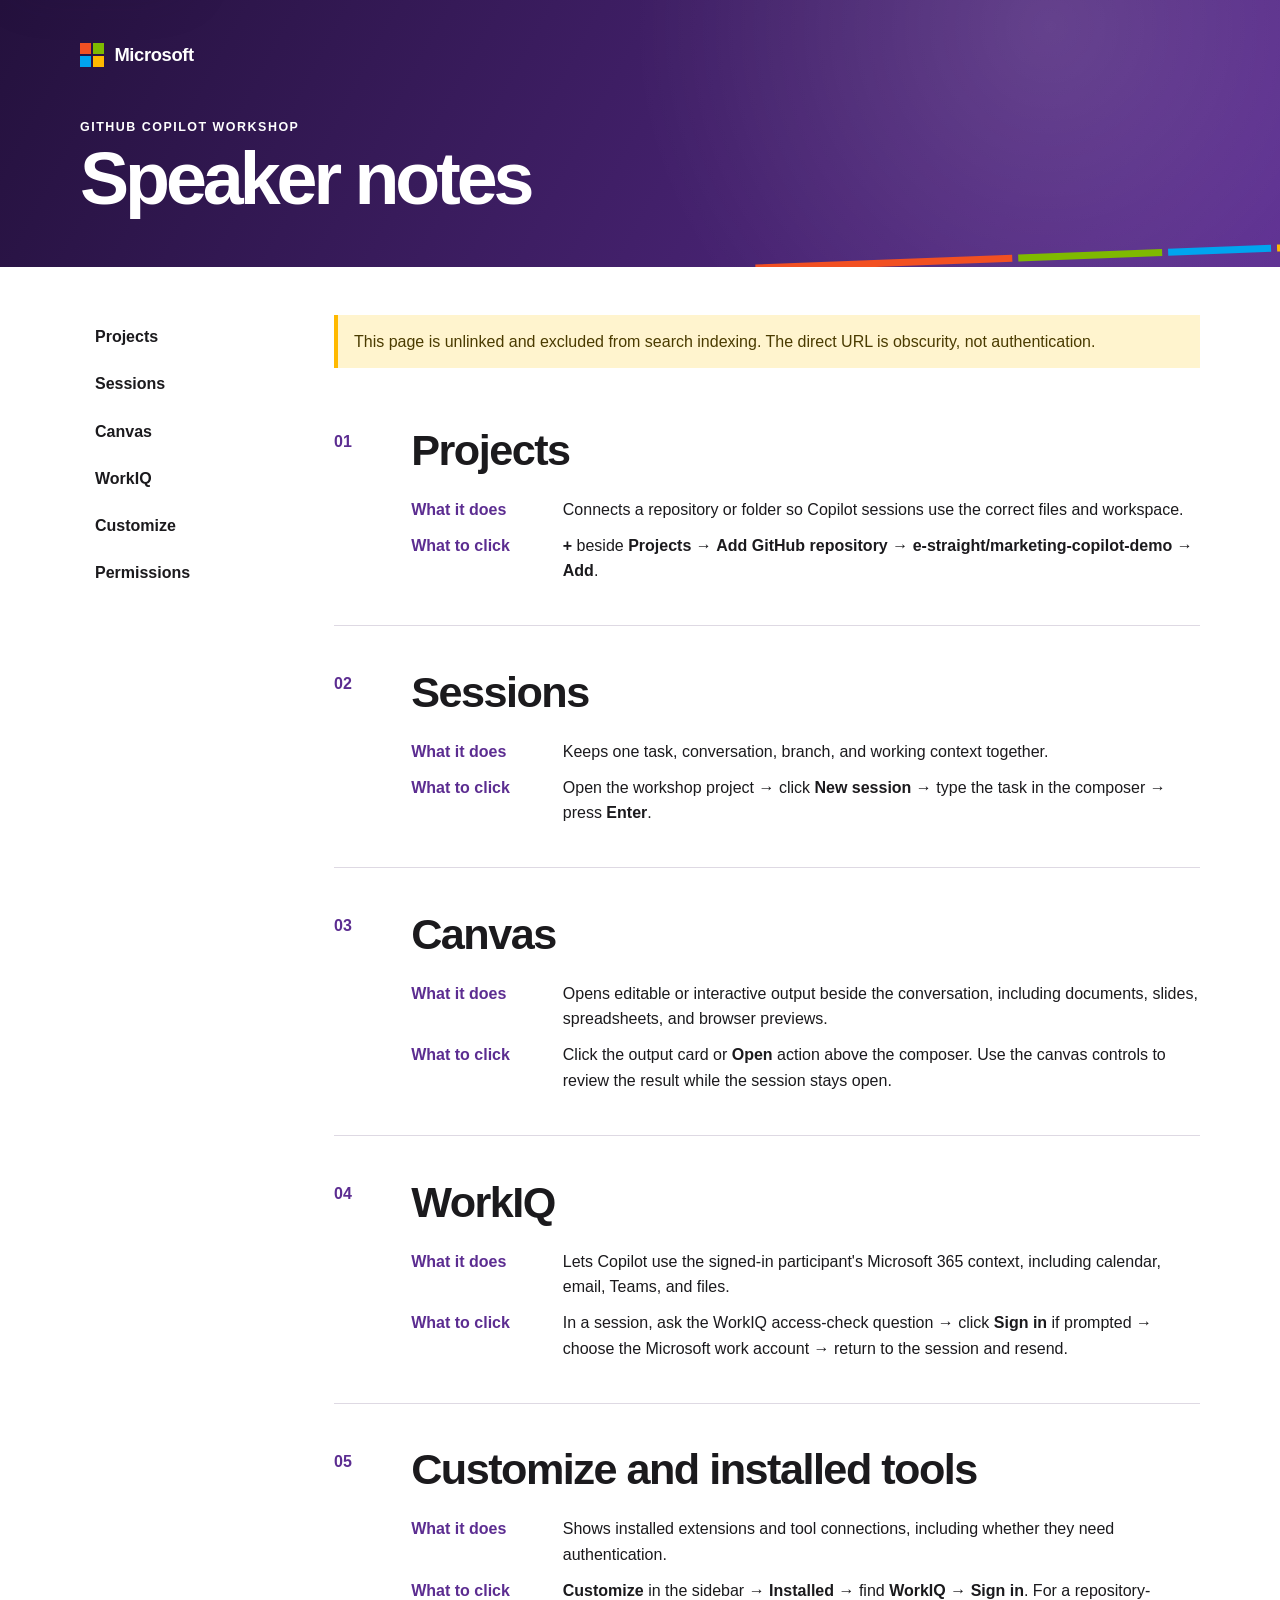
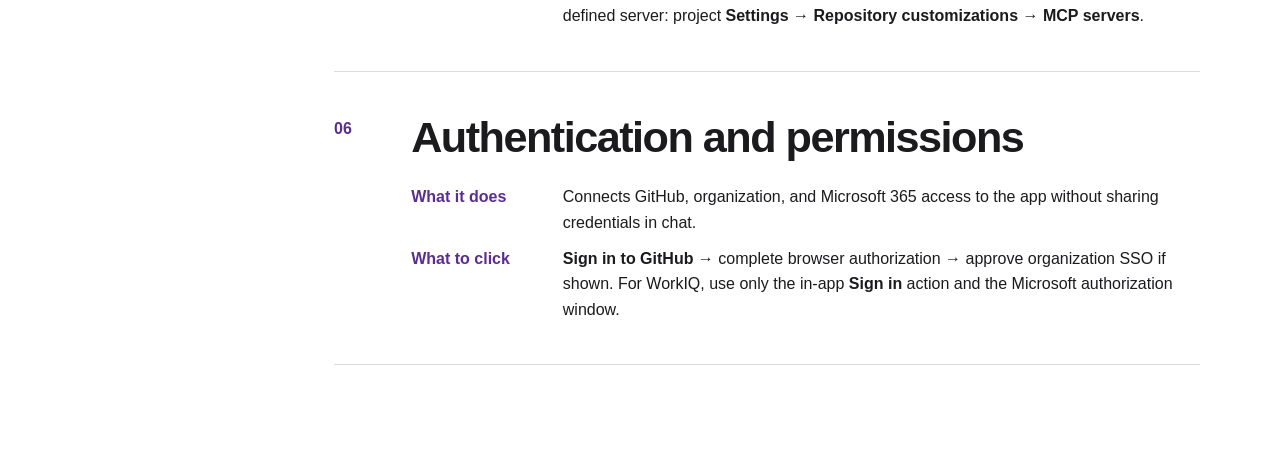
==== docs/speaker-notes/index.html @ 6bf655a3 "Create workshop setup Pages site Co-authored-by: Copilot App <223556219+Copilot@users.noreply.github" ====
<!DOCTYPE html>
<html lang="en">
  <head>
    <meta charset="utf-8">
    <meta name="viewport" content="width=device-width, initial-scale=1">
    <meta name="robots" content="noindex, nofollow">
    <meta name="description" content="Direct-URL presenter notes for the GitHub Copilot workshop.">
    <title>Speaker notes | GitHub Copilot workshop</title>
    <link rel="icon" href="../assets/images/favicon.svg" type="image/svg+xml">
    <link rel="stylesheet" href="../assets/styles.css">
  </head>
  <body class="speaker-page">
    <a class="skip-link" href="#speaker-content">Skip to feature notes</a>

    <header class="site-header compact-header">
      <div class="header-inner">
        <div class="brand-lockup" role="img" aria-label="Microsoft">
          <span class="microsoft-mark" aria-hidden="true">
            <span></span><span></span><span></span><span></span>
          </span>
          <span class="microsoft-wordmark">Microsoft</span>
        </div>
        <p class="workshop-label">GitHub Copilot workshop</p>
        <h1>Speaker notes</h1>
      </div>
      <div class="color-ribbon" aria-hidden="true">
        <span></span><span></span><span></span><span></span>
      </div>
    </header>

    <div class="speaker-shell">
      <nav class="feature-nav" aria-label="Feature notes">
        <a href="#projects">Projects</a>
        <a href="#sessions">Sessions</a>
        <a href="#canvas">Canvas</a>
        <a href="#workiq">WorkIQ</a>
        <a href="#customize">Customize</a>
        <a href="#permissions">Permissions</a>
      </nav>

      <main id="speaker-content" class="feature-notes">
        <aside class="notice" aria-label="Access notice">
          This page is unlinked and excluded from search indexing. The direct URL is obscurity, not authentication.
        </aside>

        <section class="feature-detail" id="projects">
          <p class="feature-index">01</p>
          <div>
            <h2>Projects</h2>
            <dl>
              <dt>What it does</dt>
              <dd>Connects a repository or folder so Copilot sessions use the correct files and workspace.</dd>
              <dt>What to click</dt>
              <dd><strong>+</strong> beside <strong>Projects</strong> → <strong>Add GitHub repository</strong> → <strong>e-straight/marketing-copilot-demo</strong> → <strong>Add</strong>.</dd>
            </dl>
          </div>
        </section>

        <section class="feature-detail" id="sessions">
          <p class="feature-index">02</p>
          <div>
            <h2>Sessions</h2>
            <dl>
              <dt>What it does</dt>
              <dd>Keeps one task, conversation, branch, and working context together.</dd>
              <dt>What to click</dt>
              <dd>Open the workshop project → click <strong>New session</strong> → type the task in the composer → press <strong>Enter</strong>.</dd>
            </dl>
          </div>
        </section>

        <section class="feature-detail" id="canvas">
          <p class="feature-index">03</p>
          <div>
            <h2>Canvas</h2>
            <dl>
              <dt>What it does</dt>
              <dd>Opens editable or interactive output beside the conversation, including documents, slides, spreadsheets, and browser previews.</dd>
              <dt>What to click</dt>
              <dd>Click the output card or <strong>Open</strong> action above the composer. Use the canvas controls to review the result while the session stays open.</dd>
            </dl>
          </div>
        </section>

        <section class="feature-detail" id="workiq">
          <p class="feature-index">04</p>
          <div>
            <h2>WorkIQ</h2>
            <dl>
              <dt>What it does</dt>
              <dd>Lets Copilot use the signed-in participant's Microsoft 365 context, including calendar, email, Teams, and files.</dd>
              <dt>What to click</dt>
              <dd>In a session, ask the WorkIQ access-check question → click <strong>Sign in</strong> if prompted → choose the Microsoft work account → return to the session and resend.</dd>
            </dl>
          </div>
        </section>

        <section class="feature-detail" id="customize">
          <p class="feature-index">05</p>
          <div>
            <h2>Customize and installed tools</h2>
            <dl>
              <dt>What it does</dt>
              <dd>Shows installed extensions and tool connections, including whether they need authentication.</dd>
              <dt>What to click</dt>
              <dd><strong>Customize</strong> in the sidebar → <strong>Installed</strong> → find <strong>WorkIQ</strong> → <strong>Sign in</strong>. For a repository-defined server: project <strong>Settings</strong> → <strong>Repository customizations</strong> → <strong>MCP servers</strong>.</dd>
            </dl>
          </div>
        </section>

        <section class="feature-detail" id="permissions">
          <p class="feature-index">06</p>
          <div>
            <h2>Authentication and permissions</h2>
            <dl>
              <dt>What it does</dt>
              <dd>Connects GitHub, organization, and Microsoft 365 access to the app without sharing credentials in chat.</dd>
              <dt>What to click</dt>
              <dd><strong>Sign in to GitHub</strong> → complete browser authorization → approve organization SSO if shown. For WorkIQ, use only the in-app <strong>Sign in</strong> action and the Microsoft authorization window.</dd>
            </dl>
          </div>
        </section>
      </main>
    </div>
  </body>
</html>
---- docs/assets/styles.css ----
:root {
  color-scheme: light;
  --purple-950: #24113d;
  --purple-800: #432063;
  --purple-700: #5c2d91;
  --purple-100: #f0e8f7;
  --ink: #1b1a1d;
  --muted: #5f5b64;
  --line: #ded9e3;
  --surface: #ffffff;
  --surface-subtle: #f7f5f8;
  --blue: #0067b8;
  --focus: #ffb900;
  --focus-ring: #24113d;
  --radius: 18px;
  --shadow: 0 18px 55px rgb(36 17 61 / 10%);
  font-family: "Segoe UI", "Helvetica Neue", Arial, sans-serif;
}

* {
  box-sizing: border-box;
}

html {
  scroll-behavior: smooth;
}

body {
  margin: 0;
  color: var(--ink);
  background: var(--surface);
  font-size: 1rem;
  line-height: 1.6;
}

a {
  color: var(--blue);
}

a:hover {
  text-decoration-thickness: 2px;
}

:focus-visible {
  outline: 3px solid #fff;
  outline-offset: 2px;
  box-shadow: 0 0 0 6px var(--focus-ring);
}

.skip-link {
  position: fixed;
  z-index: 20;
  top: 0.75rem;
  left: 0.75rem;
  padding: 0.65rem 0.9rem;
  color: var(--ink);
  background: var(--surface);
  border-radius: 6px;
  box-shadow: var(--shadow);
  transform: translateY(-180%);
}

.skip-link:focus {
  transform: translateY(0);
}

.site-header {
  position: relative;
  overflow: hidden;
  color: #fff;
  background:
    radial-gradient(circle at 82% 10%, rgb(255 255 255 / 13%), transparent 26rem),
    linear-gradient(118deg, var(--purple-950), var(--purple-700));
}

.header-inner {
  width: min(1120px, calc(100% - 2rem));
  margin: 0 auto;
  padding: 2.25rem 0 4.5rem;
}

.brand-lockup {
  display: inline-flex;
  align-items: center;
  gap: 0.65rem;
  min-height: 28px;
}

.microsoft-mark {
  display: grid;
  grid-template-columns: repeat(2, 11px);
  grid-template-rows: repeat(2, 11px);
  gap: 2px;
}

.microsoft-mark span:nth-child(1),
.color-ribbon span:nth-child(1) {
  background: #f25022;
}

.microsoft-mark span:nth-child(2),
.color-ribbon span:nth-child(2) {
  background: #7fba00;
}

.microsoft-mark span:nth-child(3),
.color-ribbon span:nth-child(3) {
  background: #00a4ef;
}

.microsoft-mark span:nth-child(4),
.color-ribbon span:nth-child(4) {
  background: #ffb900;
}

.microsoft-wordmark {
  font-size: 1.15rem;
  font-weight: 600;
  letter-spacing: -0.02em;
}

.workshop-label,
.section-kicker {
  margin: 3rem 0 0.35rem;
  font-size: 0.78rem;
  font-weight: 700;
  letter-spacing: 0.12em;
  text-transform: uppercase;
}

.site-header h1 {
  max-width: 760px;
  margin: 0;
  font-size: clamp(2.6rem, 8vw, 5.6rem);
  line-height: 0.98;
  letter-spacing: -0.055em;
}

.compact-header .header-inner {
  padding-bottom: 3.25rem;
}

.compact-header h1 {
  font-size: clamp(2.35rem, 6vw, 4.6rem);
}

.color-ribbon {
  position: absolute;
  right: -5vw;
  bottom: 1.15rem;
  display: grid;
  width: min(46vw, 600px);
  height: 7px;
  grid-template-columns: 2.5fr 1.4fr 1fr 0.65fr;
  gap: 6px;
  transform: rotate(-2.2deg);
  transform-origin: right center;
}

main {
  width: min(1120px, calc(100% - 2rem));
  margin: 0 auto;
}

.setup-flow {
  margin: 0;
  padding: 1rem 0 0;
  list-style: none;
}

.setup-step {
  display: grid;
  grid-template-columns: 78px minmax(0, 1fr);
  gap: 1.5rem;
  padding: 4.5rem 0;
  border-bottom: 1px solid var(--line);
  scroll-margin-top: 1.5rem;
}

.step-number {
  display: grid;
  width: 68px;
  height: 68px;
  place-items: center;
  color: #fff;
  background: var(--purple-700);
  border-radius: 50%;
  font-size: 1.65rem;
  font-weight: 700;
}

.step-content {
  min-width: 0;
}

.step-content > h2,
.readiness h2,
.feature-detail h2 {
  margin: 0;
  font-size: clamp(1.8rem, 4vw, 2.7rem);
  line-height: 1.12;
  letter-spacing: -0.035em;
}

.step-content > p {
  max-width: 710px;
  margin: 0.8rem 0 0;
  color: var(--muted);
  font-size: 1.1rem;
}

.action-row {
  margin: 1.45rem 0 0;
}

.button {
  display: inline-flex;
  min-height: 48px;
  align-items: center;
  justify-content: center;
  padding: 0.7rem 1.15rem;
  color: #fff;
  background: var(--purple-700);
  border: 2px solid var(--purple-700);
  border-radius: 8px;
  font-weight: 700;
  text-decoration: none;
}

.button:hover {
  color: var(--purple-950);
  background: var(--purple-100);
}

.screen-callout {
  position: relative;
  min-height: 250px;
  margin-top: 2rem;
  padding: 4rem clamp(1.25rem, 5vw, 4rem) 2rem;
  overflow: hidden;
  background:
    linear-gradient(135deg, rgb(255 255 255 / 96%), rgb(247 245 248 / 92%)),
    repeating-linear-gradient(90deg, transparent 0 28px, rgb(92 45 145 / 5%) 28px 29px);
  border: 1px solid var(--line);
  border-radius: var(--radius);
  box-shadow: var(--shadow);
}

.screen-callout::before {
  position: absolute;
  top: 0;
  right: 0;
  left: 0;
  height: 42px;
  background:
    radial-gradient(circle at 23px 21px, #f25022 0 5px, transparent 6px),
    radial-gradient(circle at 43px 21px, #ffb900 0 5px, transparent 6px),
    radial-gradient(circle at 63px 21px, #7fba00 0 5px, transparent 6px),
    #eeeaf1;
  content: "";
}

.screen-title {
  margin: 0 0 1rem;
  color: var(--purple-700);
  font-size: 0.78rem;
  font-weight: 800;
  letter-spacing: 0.12em;
  text-transform: uppercase;
}

.click-path {
  display: grid;
  max-width: 760px;
  gap: 0.65rem;
  margin: 0;
  padding-left: 1.35rem;
  font-size: clamp(1.05rem, 2vw, 1.25rem);
}

.prompt-block {
  margin-top: 1.65rem;
  padding: 1.25rem 1.4rem;
  color: var(--purple-950);
  background: var(--purple-100);
  border-left: 5px solid var(--purple-700);
  border-radius: 0 10px 10px 0;
  font-size: 1.1rem;
  font-weight: 650;
}

.prompt-block p {
  margin: 0;
}

.readiness {
  display: grid;
  grid-template-columns: minmax(0, 0.9fr) minmax(320px, 1.1fr);
  gap: clamp(2rem, 6vw, 5rem);
  margin: 5rem 0;
  padding: clamp(2rem, 6vw, 4rem);
  color: #fff;
  background: var(--purple-950);
  border-radius: var(--radius);
}

.readiness .section-kicker {
  margin: 0 0 0.4rem;
  color: #d8c2ec;
}

.ready-list {
  display: grid;
  gap: 0.8rem;
  margin: 0;
  padding: 0;
  list-style: none;
}

.ready-list li {
  position: relative;
  padding-left: 2.1rem;
  font-size: 1.05rem;
}

.ready-list li::before {
  position: absolute;
  top: 0.35rem;
  left: 0;
  display: grid;
  width: 1.35rem;
  height: 1.35rem;
  place-items: center;
  color: var(--purple-950);
  background: var(--focus);
  border-radius: 50%;
  content: "✓";
  font-size: 0.85rem;
  font-weight: 900;
}

footer {
  padding: 1.5rem 1rem;
  color: var(--muted);
  border-top: 1px solid var(--line);
  text-align: center;
}

.speaker-shell {
  display: grid;
  width: min(1120px, calc(100% - 2rem));
  grid-template-columns: 190px minmax(0, 1fr);
  gap: clamp(2rem, 5vw, 4rem);
  margin: 0 auto;
  padding: 3rem 0 6rem;
}

.feature-nav {
  position: sticky;
  top: 1.5rem;
  display: grid;
  align-self: start;
  gap: 0.25rem;
}

.feature-nav a {
  padding: 0.55rem 0.75rem;
  color: var(--ink);
  border-left: 3px solid transparent;
  font-weight: 650;
  text-decoration: none;
}

.feature-nav a:hover,
.feature-nav a:focus-visible {
  color: var(--purple-700);
  background: var(--purple-100);
  border-left-color: var(--purple-700);
}

.feature-notes {
  width: auto;
  margin: 0;
}

.notice {
  margin-bottom: 1rem;
  padding: 0.85rem 1rem;
  color: #4a3b00;
  background: #fff4ce;
  border-left: 4px solid var(--focus);
}

.feature-detail {
  display: grid;
  grid-template-columns: 58px minmax(0, 1fr);
  gap: 1.2rem;
  padding: 2.6rem 0;
  border-bottom: 1px solid var(--line);
  scroll-margin-top: 1.5rem;
}

.feature-index {
  margin: 0.2rem 0 0;
  color: var(--purple-700);
  font-weight: 800;
}

.feature-detail dl {
  display: grid;
  grid-template-columns: 130px minmax(0, 1fr);
  gap: 0.65rem 1.35rem;
  margin: 1.4rem 0 0;
}

.feature-detail dt {
  color: var(--purple-700);
  font-weight: 800;
}

.feature-detail dd {
  margin: 0;
}

@media (max-width: 760px) {
  .header-inner {
    padding-bottom: 3.5rem;
  }

  .color-ribbon {
    width: 70vw;
  }

  .setup-step {
    grid-template-columns: 1fr;
    gap: 1rem;
    padding: 3rem 0;
  }

  .step-number {
    width: 52px;
    height: 52px;
    font-size: 1.25rem;
  }

  .screen-callout {
    min-height: 0;
    padding-top: 3.5rem;
  }

  .readiness {
    grid-template-columns: 1fr;
  }

  .speaker-shell {
    grid-template-columns: 1fr;
    padding-top: 1.5rem;
  }

  .feature-nav {
    position: static;
    grid-template-columns: repeat(2, minmax(0, 1fr));
  }

  .feature-detail {
    grid-template-columns: 42px minmax(0, 1fr);
  }

  .feature-detail dl {
    grid-template-columns: 1fr;
    gap: 0.2rem;
  }

  .feature-detail dd + dt {
    margin-top: 0.8rem;
  }
}

@media (prefers-reduced-motion: reduce) {
  html {
    scroll-behavior: auto;
  }
}

@media print {
  .site-header {
    color: #000;
    background: #fff;
    border-bottom: 2px solid #000;
  }

  .feature-nav,
  .skip-link,
  .color-ribbon {
    display: none;
  }

  .speaker-shell {
    display: block;
    width: 100%;
  }

  .feature-detail {
    break-inside: avoid;
  }
}
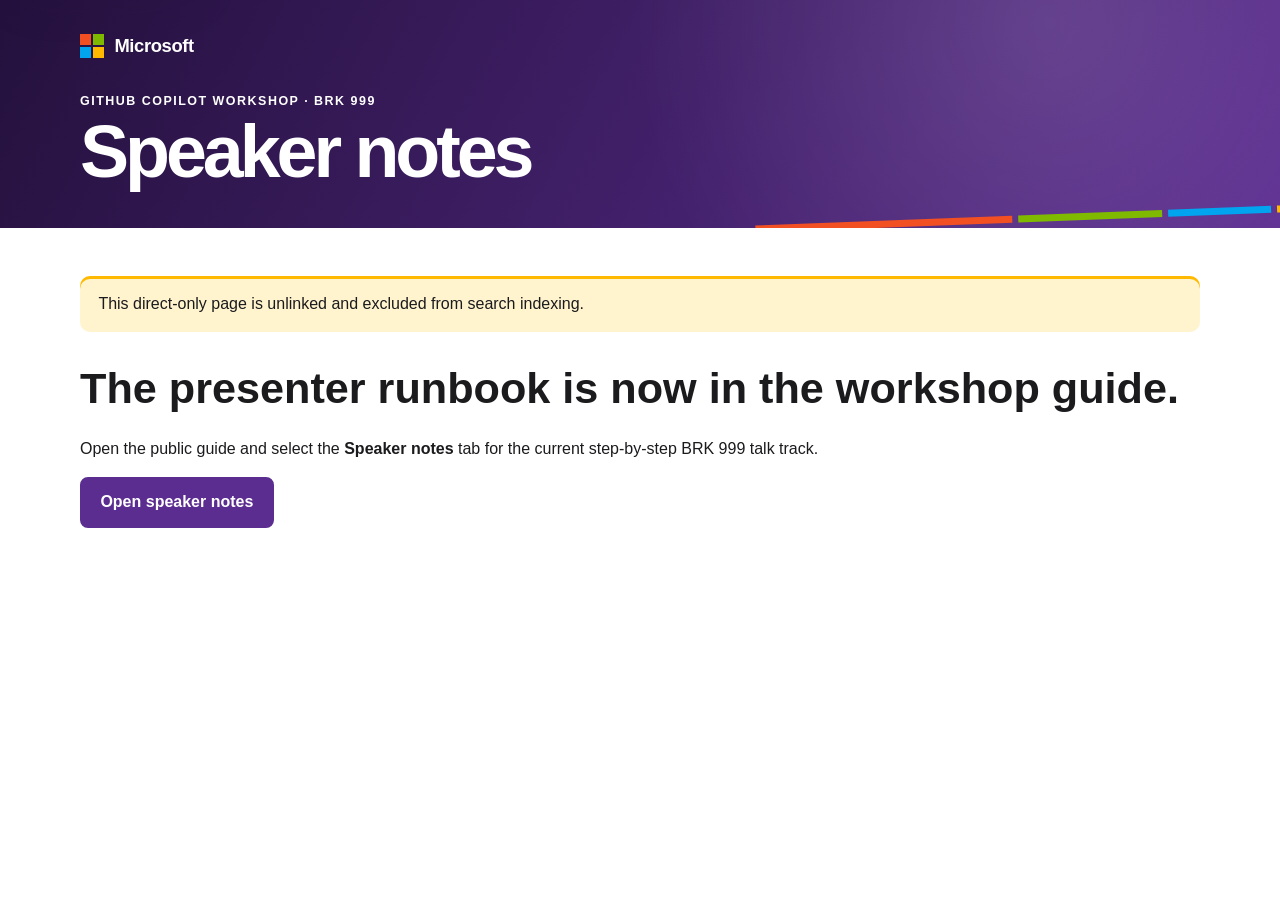
==== commit beececd1: "Expand BRK 999 workshop guide Co-authored-by: Copilot App <223556219+Copilot@users.noreply.github.co" ====
--- a/docs/speaker-notes/index.html
+++ b/docs/speaker-notes/index.html
@@ -4,14 +4,13 @@
     <meta charset="utf-8">
     <meta name="viewport" content="width=device-width, initial-scale=1">
     <meta name="robots" content="noindex, nofollow">
-    <meta name="description" content="Direct-URL presenter notes for the GitHub Copilot workshop.">
-    <title>Speaker notes | GitHub Copilot workshop</title>
+    <meta name="description" content="Direct URL for the BRK 999 presenter runbook.">
+    <title>Speaker notes | BRK 999</title>
     <link rel="icon" href="../assets/images/favicon.svg" type="image/svg+xml">
     <link rel="stylesheet" href="../assets/styles.css">
   </head>
   <body class="speaker-page">
-    <a class="skip-link" href="#speaker-content">Skip to feature notes</a>
-
+    <a class="skip-link" href="#speaker-content">Skip to speaker notes</a>
     <header class="site-header compact-header">
       <div class="header-inner">
         <div class="brand-lockup" role="img" aria-label="Microsoft">
@@ -20,107 +19,18 @@
           </span>
           <span class="microsoft-wordmark">Microsoft</span>
         </div>
-        <p class="workshop-label">GitHub Copilot workshop</p>
+        <p class="workshop-label">GitHub Copilot workshop · BRK 999</p>
         <h1>Speaker notes</h1>
       </div>
       <div class="color-ribbon" aria-hidden="true">
         <span></span><span></span><span></span><span></span>
       </div>
     </header>
-
-    <div class="speaker-shell">
-      <nav class="feature-nav" aria-label="Feature notes">
-        <a href="#projects">Projects</a>
-        <a href="#sessions">Sessions</a>
-        <a href="#canvas">Canvas</a>
-        <a href="#workiq">WorkIQ</a>
-        <a href="#customize">Customize</a>
-        <a href="#permissions">Permissions</a>
-      </nav>
-
-      <main id="speaker-content" class="feature-notes">
-        <aside class="notice" aria-label="Access notice">
-          This page is unlinked and excluded from search indexing. The direct URL is obscurity, not authentication.
-        </aside>
-
-        <section class="feature-detail" id="projects">
-          <p class="feature-index">01</p>
-          <div>
-            <h2>Projects</h2>
-            <dl>
-              <dt>What it does</dt>
-              <dd>Connects a repository or folder so Copilot sessions use the correct files and workspace.</dd>
-              <dt>What to click</dt>
-              <dd><strong>+</strong> beside <strong>Projects</strong> → <strong>Add GitHub repository</strong> → <strong>e-straight/marketing-copilot-demo</strong> → <strong>Add</strong>.</dd>
-            </dl>
-          </div>
-        </section>
-
-        <section class="feature-detail" id="sessions">
-          <p class="feature-index">02</p>
-          <div>
-            <h2>Sessions</h2>
-            <dl>
-              <dt>What it does</dt>
-              <dd>Keeps one task, conversation, branch, and working context together.</dd>
-              <dt>What to click</dt>
-              <dd>Open the workshop project → click <strong>New session</strong> → type the task in the composer → press <strong>Enter</strong>.</dd>
-            </dl>
-          </div>
-        </section>
-
-        <section class="feature-detail" id="canvas">
-          <p class="feature-index">03</p>
-          <div>
-            <h2>Canvas</h2>
-            <dl>
-              <dt>What it does</dt>
-              <dd>Opens editable or interactive output beside the conversation, including documents, slides, spreadsheets, and browser previews.</dd>
-              <dt>What to click</dt>
-              <dd>Click the output card or <strong>Open</strong> action above the composer. Use the canvas controls to review the result while the session stays open.</dd>
-            </dl>
-          </div>
-        </section>
-
-        <section class="feature-detail" id="workiq">
-          <p class="feature-index">04</p>
-          <div>
-            <h2>WorkIQ</h2>
-            <dl>
-              <dt>What it does</dt>
-              <dd>Lets Copilot use the signed-in participant's Microsoft 365 context, including calendar, email, Teams, and files.</dd>
-              <dt>What to click</dt>
-              <dd>In a session, ask the WorkIQ access-check question → click <strong>Sign in</strong> if prompted → choose the Microsoft work account → return to the session and resend.</dd>
-            </dl>
-          </div>
-        </section>
-
-        <section class="feature-detail" id="customize">
-          <p class="feature-index">05</p>
-          <div>
-            <h2>Customize and installed tools</h2>
-            <dl>
-              <dt>What it does</dt>
-              <dd>Shows installed extensions and tool connections, including whether they need authentication.</dd>
-              <dt>What to click</dt>
-              <dd><strong>Customize</strong> in the sidebar → <strong>Installed</strong> → find <strong>WorkIQ</strong> → <strong>Sign in</strong>. For a repository-defined server: project <strong>Settings</strong> → <strong>Repository customizations</strong> → <strong>MCP servers</strong>.</dd>
-            </dl>
-          </div>
-        </section>
-
-        <section class="feature-detail" id="permissions">
-          <p class="feature-index">06</p>
-          <div>
-            <h2>Authentication and permissions</h2>
-            <dl>
-              <dt>What it does</dt>
-              <dd>Connects GitHub, organization, and Microsoft 365 access to the app without sharing credentials in chat.</dd>
-              <dt>What to click</dt>
-              <dd><strong>Sign in to GitHub</strong> → complete browser authorization → approve organization SSO if shown. For WorkIQ, use only the in-app <strong>Sign in</strong> action and the Microsoft authorization window.</dd>
-            </dl>
-          </div>
-        </section>
-      </main>
-    </div>
+    <main id="speaker-content" class="direct-notes">
+      <aside class="notice">This direct-only page is unlinked and excluded from search indexing.</aside>
+      <h2>The presenter runbook is now in the workshop guide.</h2>
+      <p>Open the public guide and select the <strong>Speaker notes</strong> tab for the current step-by-step BRK 999 talk track.</p>
+      <p><a class="button" href="../#speaker-notes">Open speaker notes</a></p>
+    </main>
   </body>
 </html>
--- a/docs/assets/styles.css
+++ b/docs/assets/styles.css
@@ -30,7 +30,7 @@
   color: var(--ink);
   background: var(--surface);
   font-size: 1rem;
-  line-height: 1.6;
+  line-height: 1.5;
 }
 
 a {
@@ -76,7 +76,7 @@
 .header-inner {
   width: min(1120px, calc(100% - 2rem));
   margin: 0 auto;
-  padding: 2.25rem 0 4.5rem;
+  padding: 1.75rem 0 3.25rem;
 }
 
 .brand-lockup {
@@ -121,7 +121,7 @@
 
 .workshop-label,
 .section-kicker {
-  margin: 3rem 0 0.35rem;
+  margin: 2rem 0 0.35rem;
   font-size: 0.78rem;
   font-weight: 700;
   letter-spacing: 0.12em;
@@ -137,7 +137,7 @@
 }
 
 .compact-header .header-inner {
-  padding-bottom: 3.25rem;
+  padding-bottom: 2.5rem;
 }
 
 .compact-header h1 {
@@ -157,24 +157,83 @@
   transform-origin: right center;
 }
 
+.tabs-shell {
+  position: sticky;
+  z-index: 10;
+  top: 0;
+  padding: 0 1rem;
+  background: rgb(255 255 255 / 96%);
+  border-bottom: 1px solid var(--line);
+  box-shadow: 0 6px 20px rgb(36 17 61 / 7%);
+  backdrop-filter: blur(12px);
+}
+
+.workshop-tabs {
+  display: flex;
+  width: min(1120px, 100%);
+  gap: 0.2rem;
+  margin: 0 auto;
+  overflow-x: auto;
+}
+
+.tab {
+  display: inline-flex;
+  min-height: 48px;
+  flex: 0 0 auto;
+  align-items: center;
+  padding: 0.7rem 1rem 0.55rem;
+  color: var(--muted);
+  border-bottom: 3px solid transparent;
+  font-weight: 750;
+  text-decoration: none;
+  white-space: nowrap;
+}
+
+.tab:hover,
+.tab[aria-selected="true"] {
+  color: var(--purple-700);
+  background: var(--purple-100);
+  border-bottom-color: var(--purple-700);
+}
+
 main {
   width: min(1120px, calc(100% - 2rem));
   margin: 0 auto;
 }
 
+.tab-panel {
+  display: none;
+  scroll-margin-top: 4.5rem;
+}
+
+#setup,
+.tab-panel:target,
+.tab-panel:has(:target) {
+  display: block;
+}
+
+body:has(.tab-panel:target) #setup,
+body:has(.tab-panel :target) #setup {
+  display: none;
+}
+
+.tabs-enhanced .tab-panel[hidden] {
+  display: none;
+}
+
 .setup-flow {
   margin: 0;
-  padding: 1rem 0 0;
+  padding: 0.5rem 0 0;
   list-style: none;
 }
 
 .setup-step {
   display: grid;
   grid-template-columns: 78px minmax(0, 1fr);
-  gap: 1.5rem;
-  padding: 4.5rem 0;
+  gap: 1.25rem;
+  padding: 3rem 0;
   border-bottom: 1px solid var(--line);
-  scroll-margin-top: 1.5rem;
+  scroll-margin-top: 4.5rem;
 }
 
 .step-number {
@@ -195,7 +254,7 @@
 
 .step-content > h2,
 .readiness h2,
-.feature-detail h2 {
+.panel-heading h2 {
   margin: 0;
   font-size: clamp(1.8rem, 4vw, 2.7rem);
   line-height: 1.12;
@@ -204,13 +263,13 @@
 
 .step-content > p {
   max-width: 710px;
-  margin: 0.8rem 0 0;
+  margin: 0.6rem 0 0;
   color: var(--muted);
   font-size: 1.1rem;
 }
 
 .action-row {
-  margin: 1.45rem 0 0;
+  margin: 1rem 0 0;
 }
 
 .button {
@@ -232,11 +291,16 @@
   background: var(--purple-100);
 }
 
+.button-secondary {
+  color: var(--purple-950);
+  background: #fff;
+}
+
 .screen-callout {
   position: relative;
-  min-height: 250px;
-  margin-top: 2rem;
-  padding: 4rem clamp(1.25rem, 5vw, 4rem) 2rem;
+  min-height: 220px;
+  margin-top: 1.4rem;
+  padding: 3.5rem clamp(1.25rem, 4vw, 3rem) 1.5rem;
   overflow: hidden;
   background:
     linear-gradient(135deg, rgb(255 255 255 / 96%), rgb(247 245 248 / 92%)),
@@ -261,7 +325,7 @@
 }
 
 .screen-title {
-  margin: 0 0 1rem;
+  margin: 0 0 0.75rem;
   color: var(--purple-700);
   font-size: 0.78rem;
   font-weight: 800;
@@ -272,19 +336,23 @@
 .click-path {
   display: grid;
   max-width: 760px;
-  gap: 0.65rem;
+  gap: 0.45rem;
   margin: 0;
   padding-left: 1.35rem;
   font-size: clamp(1.05rem, 2vw, 1.25rem);
 }
 
-.prompt-block {
-  margin-top: 1.65rem;
-  padding: 1.25rem 1.4rem;
+.prompt-block,
+.prompt-inline {
   color: var(--purple-950);
   background: var(--purple-100);
-  border-left: 5px solid var(--purple-700);
-  border-radius: 0 10px 10px 0;
+  border: 1px solid #d5c1e8;
+  border-radius: 10px;
+}
+
+.prompt-block {
+  margin-top: 1.2rem;
+  padding: 1rem 1.2rem;
   font-size: 1.1rem;
   font-weight: 650;
 }
@@ -293,12 +361,16 @@
   margin: 0;
 }
 
+.prompt-inline {
+  padding: 0.8rem 1rem;
+}
+
 .readiness {
   display: grid;
   grid-template-columns: minmax(0, 0.9fr) minmax(320px, 1.1fr);
-  gap: clamp(2rem, 6vw, 5rem);
-  margin: 5rem 0;
-  padding: clamp(2rem, 6vw, 4rem);
+  gap: clamp(1.5rem, 4vw, 3rem);
+  margin: 3rem 0;
+  padding: clamp(1.75rem, 4vw, 3rem);
   color: #fff;
   background: var(--purple-950);
   border-radius: var(--radius);
@@ -311,7 +383,7 @@
 
 .ready-list {
   display: grid;
-  gap: 0.8rem;
+  gap: 0.55rem;
   margin: 0;
   padding: 0;
   list-style: none;
@@ -339,102 +411,190 @@
   font-weight: 900;
 }
 
+.speaker-notes-panel,
+.compare-panel {
+  padding: clamp(2rem, 5vw, 3.5rem) 0;
+}
+
+.panel-heading {
+  max-width: 820px;
+  margin-bottom: 1.5rem;
+}
+
+.panel-heading .section-kicker {
+  margin: 0 0 0.4rem;
+  color: var(--purple-700);
+}
+
+.panel-heading > p:last-child {
+  margin: 0.75rem 0 0;
+  color: var(--muted);
+  font-size: 1.08rem;
+}
+
+.notes-flow {
+  margin: 0;
+  padding: 0;
+  list-style: none;
+}
+
+.notes-step {
+  display: grid;
+  grid-template-columns: 58px minmax(0, 1fr);
+  gap: 1rem;
+  padding: 1.75rem 0;
+  border-top: 1px solid var(--line);
+  scroll-margin-top: 4.5rem;
+}
+
+.notes-number {
+  display: grid;
+  width: 46px;
+  height: 46px;
+  place-items: center;
+  color: #fff;
+  background: var(--purple-700);
+  border-radius: 50%;
+  font-weight: 800;
+}
+
+.notes-body {
+  max-width: 820px;
+}
+
+.timing {
+  margin: 0;
+  color: var(--purple-700);
+}
+
+.notes-body h3 {
+  margin: 0.2rem 0 0.9rem;
+  font-size: clamp(1.45rem, 3vw, 2rem);
+  line-height: 1.15;
+  letter-spacing: -0.025em;
+}
+
+.notes-body h4 {
+  margin: 0.9rem 0 0.2rem;
+  color: var(--purple-700);
+  font-size: 0.76rem;
+  letter-spacing: 0.09em;
+  text-transform: uppercase;
+}
+
+.notes-body p {
+  margin: 0.2rem 0 0;
+}
+
+.demo-action-list {
+  display: grid;
+  gap: 0.35rem;
+  margin: 0.3rem 0 0;
+  padding-left: 1.25rem;
+}
+
+.source-note {
+  color: var(--muted);
+  font-size: 0.9rem;
+}
+
+.comparison-grid {
+  display: grid;
+  grid-template-columns: repeat(2, minmax(0, 1fr));
+  gap: 1rem;
+}
+
+.comparison-card {
+  padding: clamp(1.3rem, 3vw, 2rem);
+  border-radius: var(--radius);
+}
+
+.github-card {
+  color: #fff;
+  background: var(--purple-950);
+}
+
+.microsoft-card {
+  background: var(--purple-100);
+  border: 1px solid #d5c1e8;
+}
+
+.comparison-label {
+  margin: 0 0 0.4rem;
+  font-size: 0.76rem;
+  font-weight: 800;
+  letter-spacing: 0.1em;
+  text-transform: uppercase;
+}
+
+.github-card .comparison-label {
+  color: #d8c2ec;
+}
+
+.microsoft-card .comparison-label {
+  color: var(--purple-700);
+}
+
+.comparison-card h3,
+.overlap-note h3 {
+  margin: 0;
+  font-size: 1.45rem;
+  line-height: 1.2;
+}
+
+.comparison-card ul {
+  display: grid;
+  gap: 0.5rem;
+  margin: 1rem 0 1.2rem;
+  padding-left: 1.25rem;
+}
+
+.overlap-note,
+.notice {
+  margin-top: 1rem;
+  padding: 1rem 1.15rem;
+  background: #fff4ce;
+  border-radius: 10px;
+  box-shadow: inset 0 3px 0 var(--focus);
+}
+
+.overlap-note p {
+  margin: 0.45rem 0 0;
+}
+
+.direct-notes {
+  padding: 2rem 0 4rem;
+}
+
+.direct-notes h2 {
+  margin: 1.5rem 0 0;
+  font-size: clamp(1.8rem, 4vw, 2.7rem);
+}
+
 footer {
-  padding: 1.5rem 1rem;
+  padding: 1rem;
   color: var(--muted);
   border-top: 1px solid var(--line);
   text-align: center;
 }
 
-.speaker-shell {
-  display: grid;
-  width: min(1120px, calc(100% - 2rem));
-  grid-template-columns: 190px minmax(0, 1fr);
-  gap: clamp(2rem, 5vw, 4rem);
-  margin: 0 auto;
-  padding: 3rem 0 6rem;
-}
-
-.feature-nav {
-  position: sticky;
-  top: 1.5rem;
-  display: grid;
-  align-self: start;
-  gap: 0.25rem;
-}
-
-.feature-nav a {
-  padding: 0.55rem 0.75rem;
-  color: var(--ink);
-  border-left: 3px solid transparent;
-  font-weight: 650;
-  text-decoration: none;
-}
-
-.feature-nav a:hover,
-.feature-nav a:focus-visible {
-  color: var(--purple-700);
-  background: var(--purple-100);
-  border-left-color: var(--purple-700);
-}
-
-.feature-notes {
-  width: auto;
-  margin: 0;
-}
-
-.notice {
-  margin-bottom: 1rem;
-  padding: 0.85rem 1rem;
-  color: #4a3b00;
-  background: #fff4ce;
-  border-left: 4px solid var(--focus);
-}
-
-.feature-detail {
-  display: grid;
-  grid-template-columns: 58px minmax(0, 1fr);
-  gap: 1.2rem;
-  padding: 2.6rem 0;
-  border-bottom: 1px solid var(--line);
-  scroll-margin-top: 1.5rem;
-}
-
-.feature-index {
-  margin: 0.2rem 0 0;
-  color: var(--purple-700);
-  font-weight: 800;
-}
-
-.feature-detail dl {
-  display: grid;
-  grid-template-columns: 130px minmax(0, 1fr);
-  gap: 0.65rem 1.35rem;
-  margin: 1.4rem 0 0;
-}
-
-.feature-detail dt {
-  color: var(--purple-700);
-  font-weight: 800;
-}
-
-.feature-detail dd {
-  margin: 0;
-}
-
 @media (max-width: 760px) {
   .header-inner {
-    padding-bottom: 3.5rem;
+    padding-bottom: 2.75rem;
   }
 
   .color-ribbon {
     width: 70vw;
   }
 
+  .tabs-shell {
+    padding: 0 0.5rem;
+  }
+
   .setup-step {
     grid-template-columns: 1fr;
-    gap: 1rem;
-    padding: 3rem 0;
+    gap: 0.85rem;
+    padding: 2.25rem 0;
   }
 
   .step-number {
@@ -445,34 +605,21 @@
 
   .screen-callout {
     min-height: 0;
-    padding-top: 3.5rem;
-  }
-
-  .readiness {
+    padding-top: 3.25rem;
+  }
+
+  .readiness,
+  .comparison-grid {
     grid-template-columns: 1fr;
   }
 
-  .speaker-shell {
-    grid-template-columns: 1fr;
-    padding-top: 1.5rem;
-  }
-
-  .feature-nav {
-    position: static;
-    grid-template-columns: repeat(2, minmax(0, 1fr));
-  }
-
-  .feature-detail {
-    grid-template-columns: 42px minmax(0, 1fr);
-  }
-
-  .feature-detail dl {
-    grid-template-columns: 1fr;
-    gap: 0.2rem;
-  }
-
-  .feature-detail dd + dt {
-    margin-top: 0.8rem;
+  .notes-step {
+    grid-template-columns: 44px minmax(0, 1fr);
+  }
+
+  .notes-number {
+    width: 40px;
+    height: 40px;
   }
 }
 
@@ -489,18 +636,22 @@
     border-bottom: 2px solid #000;
   }
 
-  .feature-nav,
+  .tabs-shell,
   .skip-link,
   .color-ribbon {
     display: none;
   }
 
-  .speaker-shell {
+  .tabs-enhanced .tab-panel[hidden] {
     display: block;
-    width: 100%;
-  }
-
-  .feature-detail {
+  }
+
+  .tab-panel {
+    display: block;
+  }
+
+  .notes-step,
+  .setup-step {
     break-inside: avoid;
   }
 }
